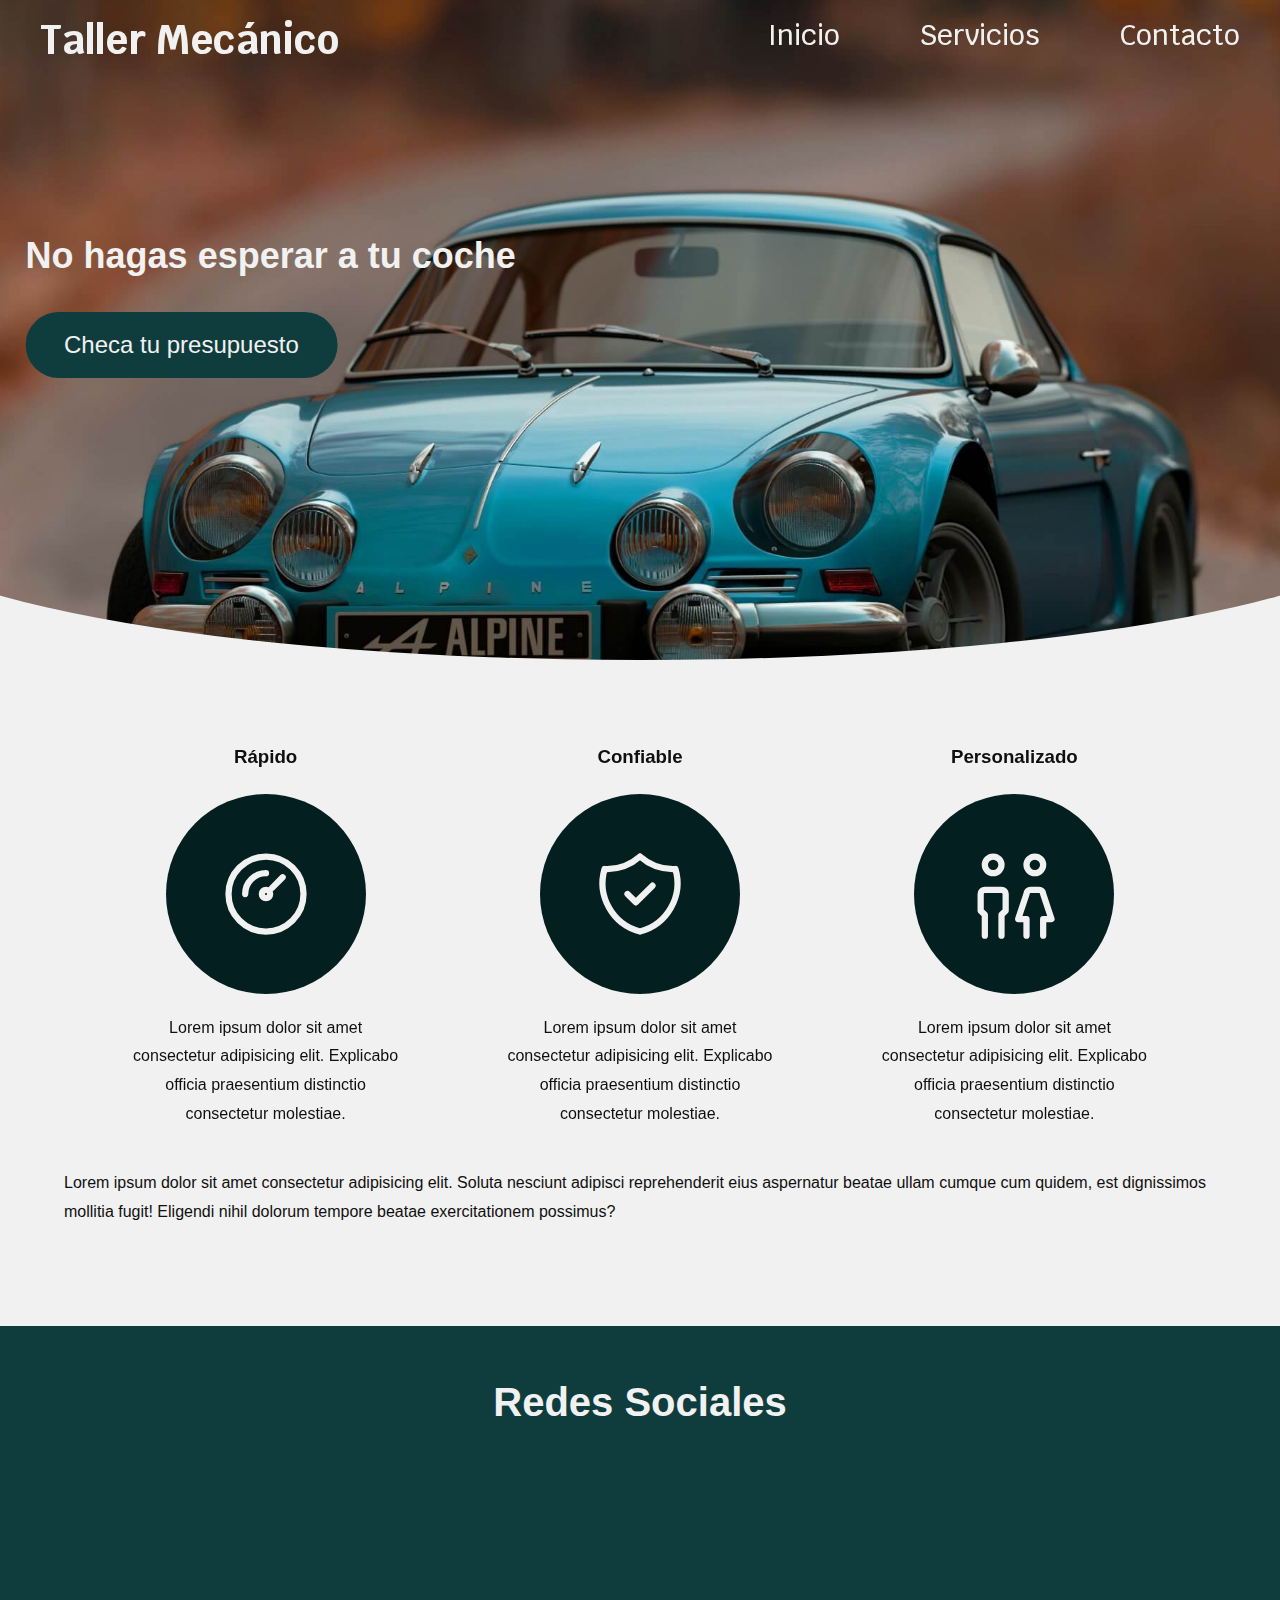
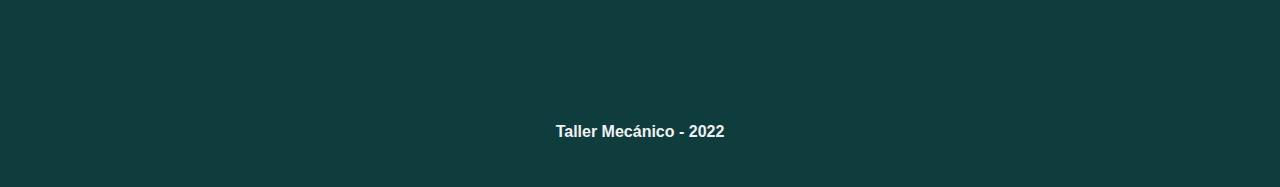
==== index.html @ ab302814 "First Commit" ====
<!DOCTYPE html>
<html lang="es">
  <head>
    <meta charset="UTF-8">
    <meta http-equiv="X-UA-Compatible" content="IE=edge">
    <meta name="viewport" content="width=device-width, initial-scale=1.0"><link href="https://unpkg.com/aos@2.3.1/dist/aos.css" rel="stylesheet">
<link rel="stylesheet" href="https://cdnjs.cloudflare.com/ajax/libs/font-awesome/6.1.2/css/all.min.css" integrity="sha512-1sCRPdkRXhBV2PBLUdRb4tMg1w2YPf37qatUFeS7zlBy7jJI8Lf4VHwWfZZfpXtYSLy85pkm9GaYVYMfw5BC1A==" crossorigin="anonymous" referrerpolicy="no-referrer" />
<link rel="preconnect" href="https://fonts.googleapis.com">
<link rel="preconnect" href="https://fonts.gstatic.com" crossorigin>
<link href="https://fonts.googleapis.com/css2?family=Krub:wght@200;400;500;700&display=swap" rel="stylesheet">
    <link rel="stylesheet" href="css/normalize.css">
    <link rel="stylesheet" href="css/styles.css">
    <title>Taller Mecánico</title>
  </head>
  <body> 
        <nav class="main-menu"> 
          <h2 class="main-menu__title">Taller Mecánico</h2>
          <ul class="main-menu__list"> 
            <li class="main-menu__element"> <a class="main-menu__link" href="#index">Inicio</a></li>
            <li class="main-menu__element"> <a class="main-menu__link" href="services.html">Servicios</a></li>
            <li class="main-menu__element"> <a class="main-menu__link" href="contact.html">Contacto</a></li>
          </ul>
          <div class="main-menu__mobile"> <i class="color-mainWhite color-mainGray--hover cursor-pointer fa-solid fa-bars"></i></div>
        </nav>
        <div class="menu-mobile"> 
          <div class="menu-mobile__container"> <i class="menu-mobile__close color-mainWhite color-mainGray--hover cursor-pointer fa-solid fa-xmark"></i>
            <ul class="menu-mobile__list"> 
              <li class="menu-mobile__element"> <a class="menu-mobile__link" href="#index">Inicio</a></li>
              <li class="menu-mobile__element"> <a class="menu-mobile__link" href="services.html">Servicios</a></li>
              <li class="menu-mobile__element"> <a class="menu-mobile__link" href="contact.html">Contacto</a></li>
            </ul>
          </div>
        </div>
        <header class="header-index header"> 
          <h3 class="header__message">No hagas esperar a tu coche</h3><a href="#">
            <button class="header__button button">Checa tu presupuesto</button></a>
        </header>
    <main id="index"> 
      <section class="container service-descriptions"> 
        <div class="service-description" data-aos="zoom-in">
          <h3 class="text-center">Rápido</h3>
          <div class="service-description__image">
             <svg xmlns="http://www.w3.org/2000/svg" class="icon icon-tabler icon-tabler-gauge" width="100" height="100" viewBox="0 0 24 24" stroke-width="1.5" stroke="#F1F1F1" fill="none" stroke-linecap="round" stroke-linejoin="round">
<path stroke="none" d="M0 0h24v24H0z" fill="none"/>
<circle cx="12" cy="12" r="9" />
<circle cx="12" cy="12" r="1" />
<line x1="13.41" y1="10.59" x2="16" y2="8" />
<path d="M7 12a5 5 0 0 1 5 -5" />
</svg>
          </div>
          <div class="service-description__text">
            <p>Lorem ipsum dolor sit amet consectetur adipisicing elit. Explicabo officia praesentium distinctio consectetur molestiae.</p>
          </div>
        </div>
        <div class="service-description" data-aos="zoom-out">
          <h3 class="text-center">Confiable</h3>
          <div class="service-description__image">
             <svg xmlns="http://www.w3.org/2000/svg" class="icon icon-tabler icon-tabler-shield-check" width="100" height="100" viewBox="0 0 24 24" stroke-width="1.5" stroke="#F1F1F1" fill="none" stroke-linecap="round" stroke-linejoin="round">
<path stroke="none" d="M0 0h24v24H0z" fill="none"/>
<path d="M9 12l2 2l4 -4" />
<path d="M12 3a12 12 0 0 0 8.5 3a12 12 0 0 1 -8.5 15a12 12 0 0 1 -8.5 -15a12 12 0 0 0 8.5 -3" />
</svg>
          </div>
          <div class="service-description__text">
            <p>Lorem ipsum dolor sit amet consectetur adipisicing elit. Explicabo officia praesentium distinctio consectetur molestiae.</p>
          </div>
        </div>
        <div class="service-description" data-aos="zoom-in">
          <h3 class="text-center">Personalizado</h3>
          <div class="service-description__image">
             <svg xmlns="http://www.w3.org/2000/svg" class="icon icon-tabler icon-tabler-friends" width="100" height="100" viewBox="0 0 24 24" stroke-width="1.5" stroke="#F1F1F1" fill="none" stroke-linecap="round" stroke-linejoin="round">
<path stroke="none" d="M0 0h24v24H0z" fill="none"/>
<circle cx="7" cy="5" r="2" />
<path d="M5 22v-5l-1 -1v-4a1 1 0 0 1 1 -1h4a1 1 0 0 1 1 1v4l-1 1v5" />
<circle cx="17" cy="5" r="2" />
<path d="M15 22v-4h-2l2 -6a1 1 0 0 1 1 -1h2a1 1 0 0 1 1 1l2 6h-2v4" />
</svg>
          </div>
          <div class="service-description__text">
            <p>Lorem ipsum dolor sit amet consectetur adipisicing elit. Explicabo officia praesentium distinctio consectetur molestiae.</p>
          </div>
        </div>
      </section>
      <section class="container"> 
        <p>Lorem ipsum dolor sit amet consectetur adipisicing elit. Soluta nesciunt adipisci reprehenderit eius aspernatur beatae ullam cumque cum quidem, est dignissimos mollitia fugit! Eligendi nihil dolorum tempore beatae exercitationem possimus?</p>
      </section>
    </main>
    <footer class="footer">
      <h3 class="color-mainWhite font-size-4 text-center">Redes Sociales</h3>
      <div class="wheels-social"><a href="#" data-aos="zoom-out">
          <div class="wheel-container">
            <div class="wheel">
              <div class="wheel__inner"></div>
            </div><i class="wheel-social fa-brands fa-tiktok"></i>
          </div></a><a href="#" data-aos="zoom-out">
          <div class="wheel-container">
            <div class="wheel">
              <div class="wheel__inner"></div>
            </div><i class="wheel-social fa-brands fa-facebook"></i>
          </div></a><a href="#" data-aos="zoom-out">
          <div class="wheel-container">
            <div class="wheel">
              <div class="wheel__inner"></div>
            </div><i class="wheel-social fa-brands fa-instagram"></i>
          </div></a></div>
      <h4 class="color-mainWhite text-center">Taller Mecánico - 2022</h4>
    </footer>
    <script src="https://unpkg.com/aos@2.3.1/dist/aos.js"></script>
    <script>AOS.init({duration: 600, once: true});</script>
    <script src="js/app_scroll.js"></script>
    <script src="js/app_mobile.js"></script>
  </body>
</html>
---- css/styles.css ----
/*************************************************************/
/************************* Variables *************************/
/*************************************************************/

:root {
    /* Colors */
    --main-black:            #100F0F;
    --main-green:            #0F3D3E;
    --main-darkGreen:        #031f20;
    --main-gray:             #E2DCC8;
    --main-white:            #F1F1F1;
    --main-transparentWhite: rgba(241, 241, 241, 0.3);
    --main-transparentBlack: rgba(16, 15, 15, 0.6);

    --second-gray:   #d2d2ca;
    --second-blue:   rgb(192, 192, 236);
    --second-green:  rgb(5, 164, 5);
    --second-orange: rgb(251, 229, 188);
    /* Fonts */
    --main-font: 'Krub', sans-serif;

}

/************************************************************/
/************************* Settings *************************/
/************************************************************/

*, *:before, *:after {
    box-sizing: inherit;
    margin:     0;
    padding:    0;
}

html {
    box-sizing: border-box;
    font-size:  62.5%;
}

body {
    background-color: var(--main-white);
    color:            var(--main-black);
    font-family:      Arial, Helvetica, sans-serif;
    font-size:        1.6rem;
    line-height:      1.8;
    overflow-x:       hidden;
}

body::-webkit-scrollbar {
    background-color: var(--main-gray);
    width:            1.2rem;
}

body::-webkit-scrollbar-thumb {
    background-color: var(--main-green);
    border-radius:    1rem;
}

body::-webkit-scrollbar-thumb:hover {
    background-color: var(--main-darkGreen);
    border-radius:    1rem;
}


/*************************************************************/
/************************* Utilities *************************/
/*************************************************************/

.bg-second-blue {
    background-color: var(--second-blue);
}

.bg-second-gray {
    background-color: var(--second-gray);
}

.bg-second-green {
    background-color: var(--second-green);
}

.bg-second-orange {
    background-color: var(--second-orange);
}

.button {
    border:           none;
    background-color: var(--main-green);
    border-radius:    4rem;
    color:            var(--main-white);
    font-size:        2rem;
    padding:          1.6rem 3.2rem;
    transition:       all linear 0.2s;
}

.button:hover {
    background-color: var(--main-darkGreen);
    color:            var(--main-gray);
    cursor:           pointer;
    transform:        scale(1.01);
}

@media (max-width: 950px) {
    .button {
        font-size: 1.6rem;
        padding:   1.4rem 2.8rem;
    }
}

@media (max-width: 500px) {
    .button {
        font-size: 1.2rem;
        padding:   1.2rem 2.4rem;
    }
}

.clear-link {
    text-decoration: none;
}

.clear-list {
    list-style: none;
}

.container {
    margin:    0 auto;
    max-width: 120rem;
    width:     90%;
}

@media (max-width: 500px) {
    .container {
        width: 95%;
    }
}

.color-mainWhite {
    color: var(--main-white);
}

.color-mainGray {
    color: var(--main-gray);
}

.color-mainGreen {
    color: var(--main-green);
}

.color-mainBlack {
    color: var(--main-black);
}

.color-mainWhite--hover:hover {
    color: var(--main-white);
}

.color-mainGray--hover:hover {
    color: var(--main-gray);
}

.color-mainGreen--hover:hover {
    color: var(--main-green);
}

.color-mainBlack--hover:hover {
    color: var(--main-black);
}

.cursor-pointer:hover {
    cursor: pointer;
}

.display-none {
    display: none;
}

.font-size-2 {
    font-size: 2rem;
}

.font-size-3 {
    font-size: 3rem;
}

.font-size-4 {
    font-size: 4rem;
}

#singlePage {
    margin-top: 14rem;
}

.text-center {
    text-align: center;
}


/*************************************************************/
/************************* Main Menu *************************/
/*************************************************************/

/* Desktop */

.main-menu {
    align-items:      center;
    background-color: transparent;
    display:          flex;
    font-family:      var(--main-font);
    height:           8rem;
    justify-content:  space-between;
    left:             0;
    padding-left:     4rem;
    position:         fixed;
    right:            0;
    top:              0;
    transition:       top 1s, background-color 1s;
    z-index:          100;
}

.main-menu.single-page {
    background-color: var(--main-green);
}

.main-menu__title {
    color:     var(--main-white);
    font-size: 4rem;
}

.main-menu__list {
    align-items:     center;
    display:         flex;
    height:          100%;
    justify-content: flex-end;
    list-style:      none;
}

.main-menu__element {
    height: 100%;
}

.main-menu__link {
    border-bottom:   0.5rem solid transparent;
    color:           var(--main-white);
    display:         inline-block;
    font-size:       2.8rem;
    font-weight:     500;
    height:          100%;
    padding:         1rem 4rem;
    text-decoration: none;
}

.main-menu__link:hover {
    color: var(--main-gray);
}

.single-page,
.main-menu__listMod {
    box-shadow: 0 0.6rem 4rem var(--main-black);
}

.single-page .main-menu__link:hover,
.main-menu__listMod .main-menu__link:hover {
    border-bottom: 0.5rem solid var(--main-gray);
}

.main-menu__mobile {
    display: none;
}

/* Mobile */

.menu-mobile {
    background-color: var(--main-green);
    box-shadow:       0 0.6rem 2rem var(--main-black);
    display:          none;
    left:             0;
    position:         fixed;
    right:            0;
    top:              -40rem;
    transition:       top ease-in-out 0.6s;
    z-index:          200;
}

.menu-mobile__container {
    position: relative;
}

.menu-mobile__close {
    font-size: 2.8rem;
    position:  absolute;
    right:     4rem;
    top:       2rem;
}

.menu-mobile__list {
    align-items:     center;
    display:         flex;
    flex-direction:  column;
    justify-content: center;
    list-style:      none;
    padding:         4rem 0;
}

.menu-mobile__link {
    border-bottom:   0.5rem solid transparent;
    color:           var(--main-white);
    display:         inline-block;
    font-size:       2.4rem;
    font-weight:     500;
    height:          100%;
    padding:         1rem 4rem;
    text-decoration: none;
}

.menu-mobile__link:hover {
    border-bottom: 0.5rem solid var(--main-gray);
    color:         var(--main-gray);
}

@media (max-width: 950px) {
    .main-menu__title {
        font-size: 3.4rem;
    }

    .main-menu__list {
        display: none;
    }

    .main-menu__mobile {
        display:      block;
        font-size:    2.6rem;
        margin-right: 4rem;
    }
}

@media (max-width: 500px) {
    .main-menu {
        padding-left: 2rem;
    }

    .main-menu__title {
        font-size: 2.8rem;
    }

    .main-menu__mobile {
        font-size:    2rem;
        margin-right: 2rem;
    }
}


/**********************************************************/
/************************* Header *************************/
/**********************************************************/

.header {
    align-items:     flex-start;
    border-radius:   0 0 50% 50% / 0 0 20% 20%;
    display:         flex;
    flex-direction:  column;
    height:          60rem;
    justify-content: center;
    overflow-x:      hidden;
    margin-bottom:   10rem;
    padding:         0 10%;
    transform:       scale(1.2);    
}

.header.header-index {
    background: url('../img/jpg/auto2.jpg') no-repeat center center/cover;
    overflow-x: hidden;
}

.header.header-services {
    background: url('../img/jpg/services.jpg') no-repeat center center/cover;
    overflow-x: hidden;
}

/* .header.header-contact {

} */

.header__message {
    color:     var(--main-white);
    font-size: 3rem;
}

.header__button {
    margin-top: 2rem;
}

@media (max-width: 950px) {
    .header {
        align-items: center;
        padding:     0 2rem;
        transform:   scale(1);    
    }

    .header__message {
        font-size:  2.4rem;
        margin:     0 2rem;
        text-align: center;
    }

    .header__button {
        margin-top: 8rem;
    }
}


/***********************************************************************/
/************************* Service Description *************************/
/***********************************************************************/

.service-descriptions {
    align-items:     center;
    display:         flex;
    flex-wrap:       wrap;
    justify-content: space-evenly;
}

.service-description {
    margin:  2rem 0;
    padding: 2rem;
    width:   max(30rem, 30%);
}

.service-description__image {
    align-items:      center;
    background-color: var(--main-darkGreen);
    border-radius:    50%;
    display:          flex;
    height:           20rem;
    justify-content:  center;
    margin:           2rem auto;
    width:            20rem;
}

.service-description__text {
    margin:     0 auto;
    text-align: center;
    width:      90%;
}

@media (max-width: 700px) {
    .service-descriptions {
        flex-direction: column;
    }
}


/*************************************************************/
/************************* Services **************************/
/*************************************************************/

.galery-services {
    display:         flex;
    flex-wrap:       wrap;
    justify-content: space-between;
}

.galery-service {
    align-items:     center;
    display:         flex;
    font-size:       2.6rem;
    font-weight:     700;
    height:          30rem;
    justify-content: center;
    margin:          1rem 0;
    transition:      width linear 0.08s;
}

.galery-service a {
    align-items:     center;
    display:         flex;
    height:          100%;
    justify-content: center;
    padding:         2rem;
    text-align:      center;
    transition:      all linear 0.1s;
    width:           100%;
}

.galery-service a:hover {
    background-color: var(--main-transparentBlack);
}

.galery-service--50 {
    width: calc(50% - 1rem);
}

.galery-service--30 {
    width: calc(33.33% - 1rem);
}

.galery-service--50.galery-selected {
    width: calc(66.8% - 1rem);
}

.galery-service--50.galery-lateral {
    width: calc(33.3% - 1rem);
}

.galery-service--30.galery-selected {
    width: calc(50% - 1rem);
}

.galery-service--30.galery-lateral {
    width: calc(25% - 1rem);
}

@media (max-width: 850px) {
    .galery-services {
        flex-direction: column;
    }

    .galery-service--50 {
        width: max(100%, 25rem);
    }
    
    .galery-service--30 {
        width: max(100%, 25rem);
    }
}


/****************************************************************/
/************************* All Services *************************/
/****************************************************************/

.all_services__titles {
    align-items:     center;
    display:         flex;
    font-size:       1.8rem;
    font-weight:     500;
    justify-content: space-between;
    margin:          0 auto;
    margin-bottom:   2rem 0;
    padding:         2rem;
    width:           min(95%, 85rem);
}

.all_services__title_1 {
    padding:    0 4rem 0 2rem;
    text-align: center;
}

.all_services__title_2 {
    padding:    0 2rem 0 4rem;
    text-align: center;
}

.all_services__description {
    margin-bottom: 6rem;
}

.all_services__list {
    border-radius: 2rem;
    margin:        0 auto;
    min-width:     25rem;
    overflow:      hidden;
    width:         min(95%, 80rem);
}

.all_services__row {
    align-items:     center;
    color:           var(--main-black);
    display:         flex;
    font-size:       2rem;
    font-weight:     700;
    justify-content: space-between;
    padding:         2rem 4rem;
}

.all_services__row:hover {
    cursor: pointer;
}

.all_services__price {
    background-color: var(--second-green);
    border-radius:    0.5rem;
    color:            var(--main-white);
    margin-left:      4rem;
    padding:          0.5rem 1.5rem;
}

.all_services__content {
    padding:    0 4rem;
    margin: 0 auto;
    max-height: 0;
    overflow: auto;
    transition: max-height linear 0.2s;
    width: 98%;
}

.all_services__content.all_services__content-active {
    max-height: 30rem;
    padding:    4rem;
}

@media (max-width: 600px) {
    .all_services__title_1 {
        padding: 0 4rem 0 0;
        text-align: center;
    }
    
    .all_services__title_2 {
        padding: 0 0 0 4rem;
    }

    .all_services__list {
        width: 95%;
    }    
}


/**********************************************************/
/************************* Footer *************************/
/**********************************************************/

.footer {
    background-color: var(--main-green);
    margin-top:       10rem;
    min-height:       40rem;
    padding:          4rem 0;
}


/**********************************************************/
/************************* Wheels *************************/
/**********************************************************/

.wheels-social {
    display:         flex;
    flex-wrap:       wrap;
    justify-content: center;
    padding:         2rem;
}

.wheel-container {
    border-radius: 50%;
    height:        200px;
    margin:        2rem 4rem;
    position:      relative;
    transition:    all ease-out 1s;
    width:         200px;
}

.wheel-container:hover {
    transform: rotate(360deg);
}

.wheel {
    bottom:        0; 
    border-radius: 50%;
    left:          0;
    position:      absolute;
    right:         0;
    top:           0;
}

.wheel-social {
    bottom:    65px;
    color:     white;
    font-size: 70px;
    left:      65px;
    position:  absolute;
    right:     65px;
    top:       65px;
    z-index:   20;
}

.wheel__inner {
    background:    rgb(0,0,0);
    background:    radial-gradient(circle, rgba(0,0,0,1) 0%, rgba(51,51,51,1) 64%, rgba(255,255,255,1) 100%);    height: 300px;
    border-radius: 50%;
    height:        200px;
    position:      relative;
    width:         200px;
}

.wheel__inner::after {
    border:        solid 8px white;
    border-radius: 50%;
    bottom:        25px;
    content:       "";
    height:        150px;
    left:          25px;
    position:      absolute;
    right:         25px;
    top:           25px;
    width:         150px;
    z-index:       10;
}

.wheel__inner::before {
    background-color: gray;
    bottom:           50px;
    border-radius:    50%;
    content:          "";
    height:           100px;
    left:             50px;
    position:         absolute;
    right:            50px;
    top:              50px;
    width:            100px;
    z-index:          20;
}
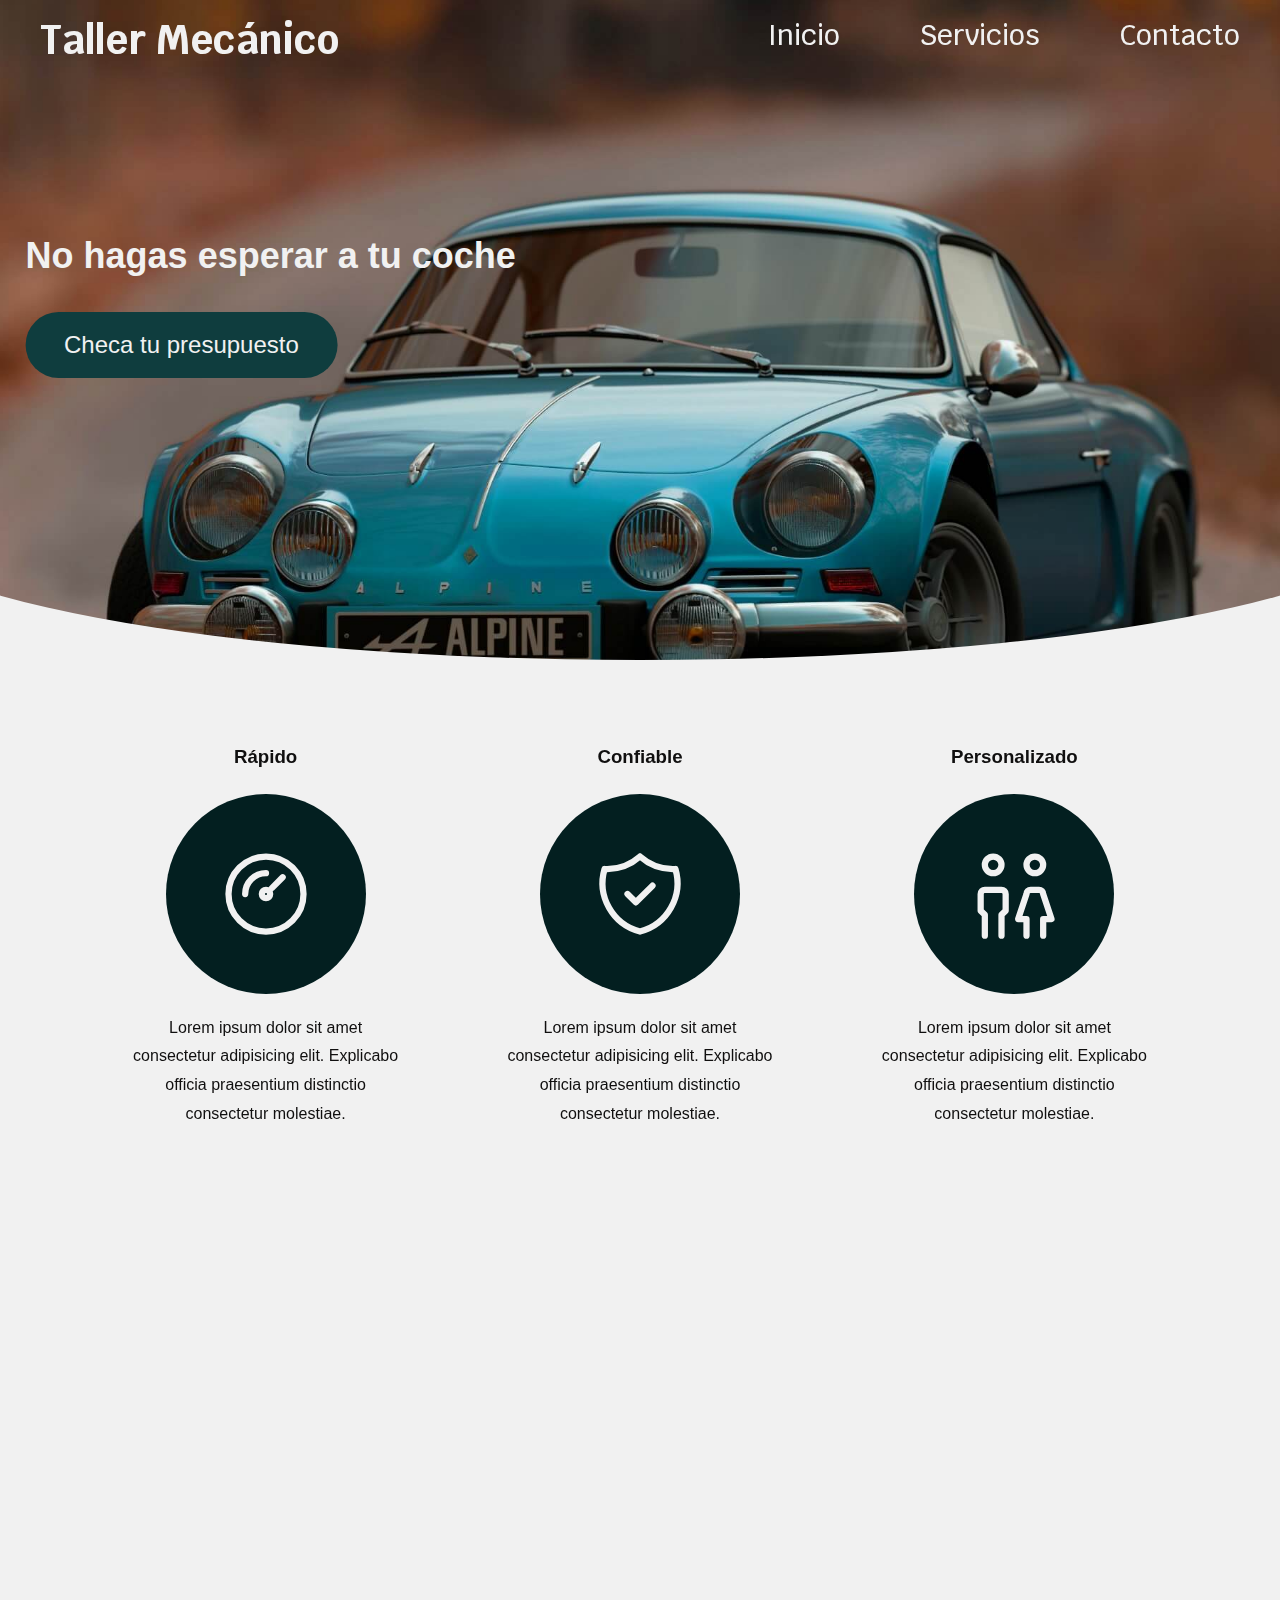
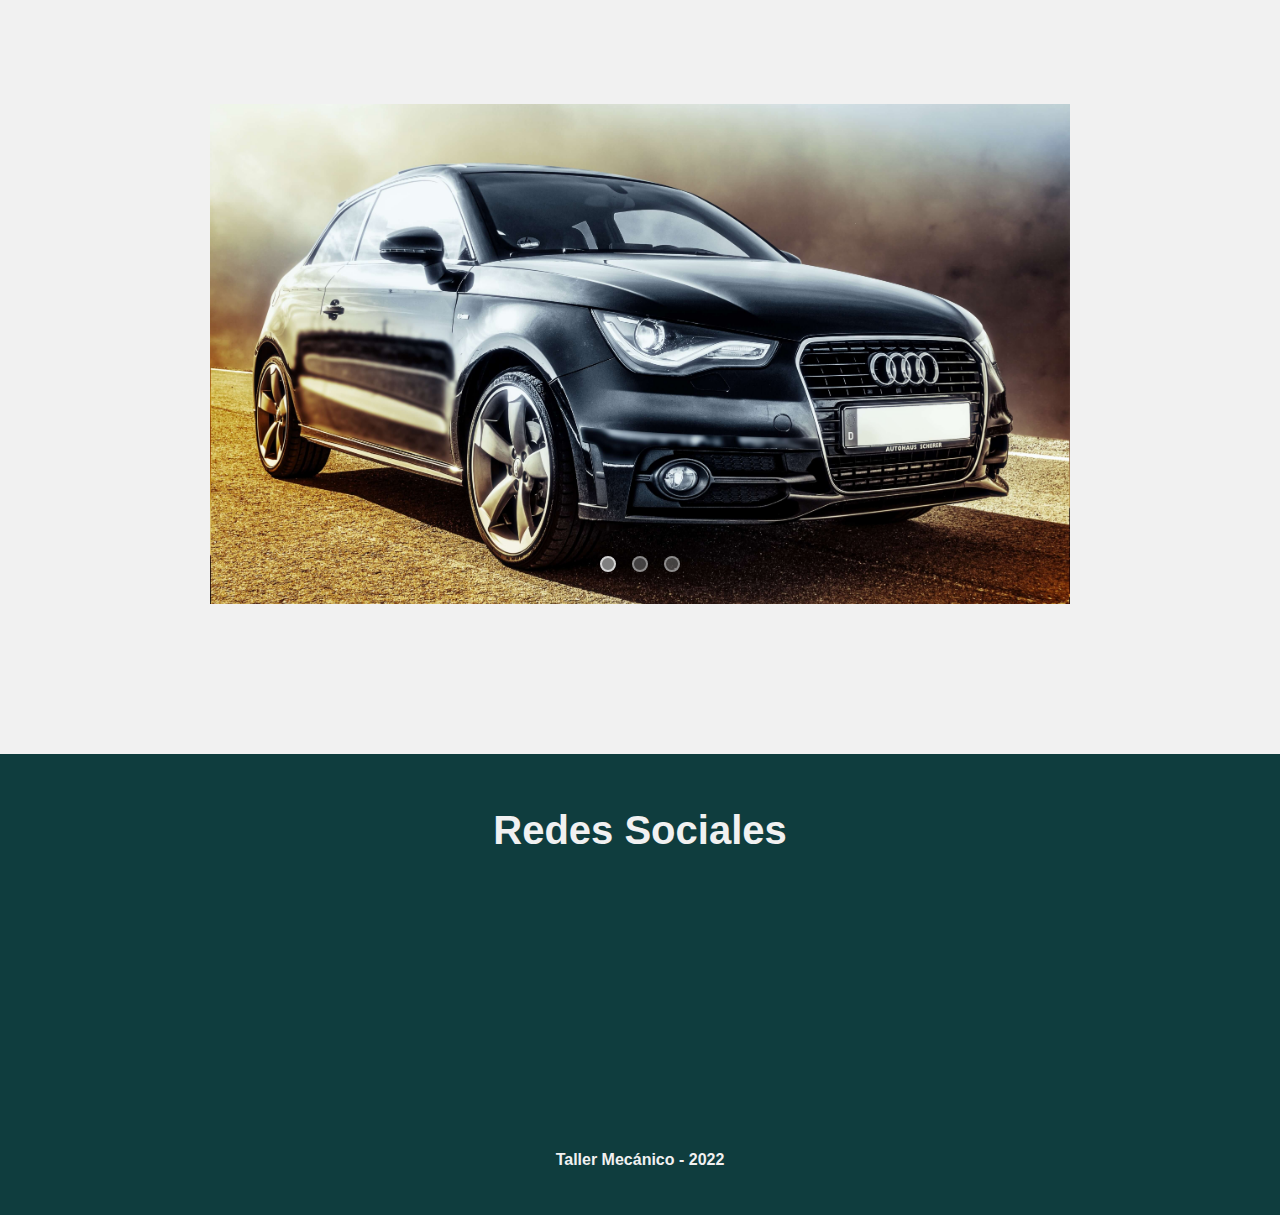
==== commit e748ff60: "menu fix" ====
--- a/index.html
+++ b/index.html
@@ -82,8 +82,33 @@
         </div>
       </section>
       <section class="container"> 
-        <p>Lorem ipsum dolor sit amet consectetur adipisicing elit. Soluta nesciunt adipisci reprehenderit eius aspernatur beatae ullam cumque cum quidem, est dignissimos mollitia fugit! Eligendi nihil dolorum tempore beatae exercitationem possimus?</p>
+        <div class="text-image">
+          <div class="text-image__text" data-aos="fade-down">
+            <p>Lorem ipsum dolor sit amet consectetur adipisicing elit. Soluta nesciunt adipisci reprehenderit eius aspernatur beatae ullam cumque cum quidem, est dignissimos mollitia fugit! Eligendi nihil dolorum tempore beatae exercitationem possimus?</p>
+            <p>Lorem ipsum dolor sit amet consectetur adipisicing elit. Soluta nesciunt adipisci reprehenderit eius aspernatur beatae ullam cumque cum quidem, est dignissimos mollitia fugit! Eligendi nihil dolorum tempore beatae exercitationem possimus?</p>
+          </div>
+          <div class="text-image__image" data-aos="fade-up">
+            <figure> <img src="img/jpg/auto1.jpg" alt="Car example"></figure>
+          </div>
+        </div>
       </section>
+      <section class="section-slider"> 
+        <div class="slider-container">
+          <ul class="slider clear-list">
+            <li class="slide"><img src="img/jpg/auto1.jpg" loading="lazy"/></li>
+            <li class="slide"><img src="img/jpg/auto2.jpg" loading="lazy"/></li>
+            <li class="slide"><img src="img/jpg/auto3.jpg" loading="lazy"/></li>
+          </ul>
+        </div>
+        <div class="slider-buttons-container">
+          <div class="slider-buttons"> 
+            <div class="slider__button"></div>
+            <div class="slider__button"></div>
+            <div class="slider__button"></div>
+          </div>
+        </div>
+      </section>
+      <script src="js/app_slider.js"> </script>
     </main>
     <footer class="footer">
       <h3 class="color-mainWhite font-size-4 text-center">Redes Sociales</h3>
--- a/css/styles.css
+++ b/css/styles.css
@@ -415,6 +415,7 @@
     display:         flex;
     flex-wrap:       wrap;
     justify-content: space-evenly;
+    margin-bottom:   6rem;
 }
 
 .service-description {
@@ -447,6 +448,190 @@
 }
 
 
+/***************************************************************/
+/************************* Text Image **************************/
+/***************************************************************/
+
+.text-image {
+    align-items:     center;
+    display:         flex;
+    justify-content: space-between;
+    width:           100%;
+}
+
+.text-image__text {
+    line-height: 2.4;
+    width:       50%;
+}
+
+.text-image__image {
+    display: block;
+    margin:  0 auto;
+    width:   45%;
+}
+
+.text-image img {
+    display: block;
+    margin:  0 auto;
+    width:   100%;
+}
+
+@media (max-width: 950px) {
+    .text-image {
+        flex-direction: column-reverse;
+    }
+
+    .text-image__text {
+        width: 90%;
+    }
+    
+    .text-image__image {
+        margin-bottom: 4rem;
+        width:         100%;
+    }
+}
+
+
+/*************************************************************/
+/************************* Services **************************/
+/*************************************************************/
+
+.section-slider {
+    background-color: var(--main-white);
+    height:           60rem;
+    margin:           8rem auto;
+    position:         relative;
+    width:            75%;
+}
+
+@media (max-width: 1000px) {
+    .section-slider {
+        width: 95%;
+    }
+}
+
+@media (max-width: 600px) {
+    .section-slider {
+        height: 40rem;
+    }
+}
+
+.slider-container {
+    bottom:   5rem;
+    height:   calc(100% - 10rem);
+    left:     5rem;
+    position: absolute;
+    right:    5rem;
+    top:      5rem;
+    width:    calc(100% - 10rem);
+}
+
+@media (max-width: 600px) {
+    .slider-container {
+        top:    2rem;
+        bottom: 2rem;
+        right:  2rem;
+        left:   2rem;
+        height: calc(100% - 4rem);
+        width:  calc(100% - 4rem);
+    }
+}
+
+.slider {
+    height:   100%;
+    position: relative;
+    width:    100%;
+}
+
+.slide {
+    height:     100%;
+    opacity:    0;
+    position:   absolute;
+    transition: opacity linear 0.6s;
+    width:      100%;
+}
+
+.slide-information {
+    align-items:      center;
+    background-color: var(--second-orange);
+    display:          flex;
+    flex-direction:   column;
+    height:           100%;
+    justify-content:  center;
+    padding:          1rem;
+}
+
+.slide-information * {
+    margin: 1rem ;
+}
+
+.slider img {
+    height:     50rem;
+    object-fit: cover;
+    width:      100%;
+}
+
+@media (max-width: 600px) {
+    img {
+        height: 36rem;
+    }
+}
+
+.slider-buttons-container {
+    position: absolute;
+    z-index: 100;
+    width: 100%;
+    left: 0;
+    right: 0;
+    top: calc(100% - 14rem);
+    bottom: 4rem;
+    height: 10rem;
+}
+
+.slider-buttons {
+    width: 100%;
+    display: flex;
+    align-items: center;
+    justify-content: center;
+    height: 100%;
+}
+
+.slider__button {
+    border-radius: 50%;
+    width: 1.6rem;
+    height: 1.6rem;
+    margin: 0.8rem;
+    background-color: rgba(128, 128, 128, 0.5);
+    border: solid 0.2rem rgba(211, 211, 211, 0.5);
+}
+
+.slider__button:hover {
+    cursor: pointer;
+    background-color: rgb(128, 128, 128);
+    border: solid 0.2rem rgb(211, 211, 211);
+}
+.slider__button.slider__button--selected {
+    cursor: pointer;
+    background-color: rgb(128, 128, 128);
+    border: solid 0.2rem rgb(211, 211, 211);
+}
+
+@media (max-width: 600px) {
+    .slider-buttons-container {
+        top: calc(100% - 10rem);
+        bottom: 0;
+        height: 10rem;
+    }
+
+    .slider__button {
+        width: 1.4rem;
+        height: 1.4rem;
+        margin: 0.6rem;
+    }
+}
+
+
+
 /*************************************************************/
 /************************* Services **************************/
 /*************************************************************/
@@ -583,22 +768,39 @@
 }
 
 .all_services__content {
+    box-shadow: 0rem 0.2rem 0.6rem var(--main-transparentBlack);
+    margin:     0 auto;
+    max-height: 0;
+    overflow:   auto;
     padding:    0 4rem;
-    margin: 0 auto;
-    max-height: 0;
-    overflow: auto;
     transition: max-height linear 0.2s;
-    width: 98%;
+    width:      98%;
 }
 
 .all_services__content.all_services__content-active {
+    margin-bottom: 1rem;
     max-height: 30rem;
     padding:    4rem;
 }
 
+.all_services__content::-webkit-scrollbar {
+    background-color: var(--main-gray);
+    width:            1.2rem;
+}
+
+.all_services__content::-webkit-scrollbar-thumb {
+    background-color: var(--main-green);
+    border-radius:    1rem;
+}
+
+.all_services__content::-webkit-scrollbar-thumb:hover {
+    background-color: var(--main-darkGreen);
+    border-radius:    1rem;
+}
+
 @media (max-width: 600px) {
     .all_services__title_1 {
-        padding: 0 4rem 0 0;
+        padding:    0 4rem 0 0;
         text-align: center;
     }
     
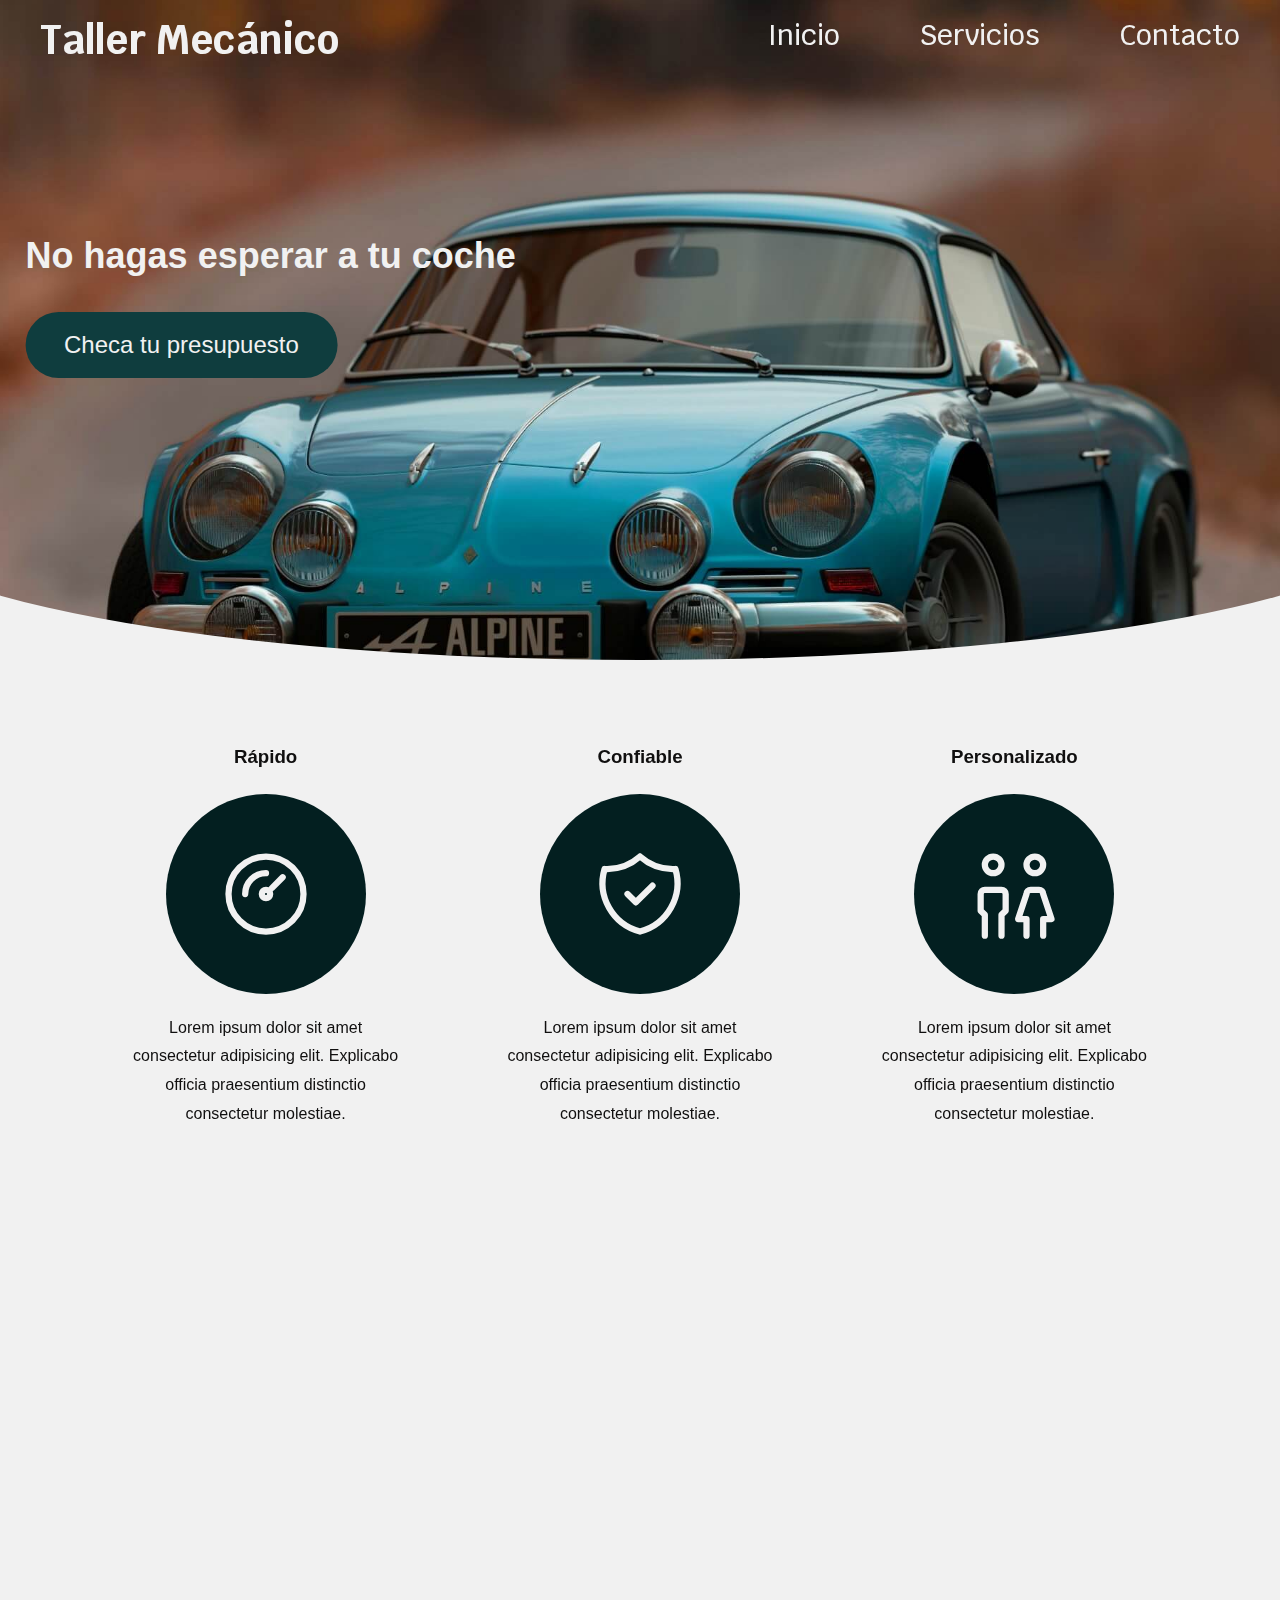
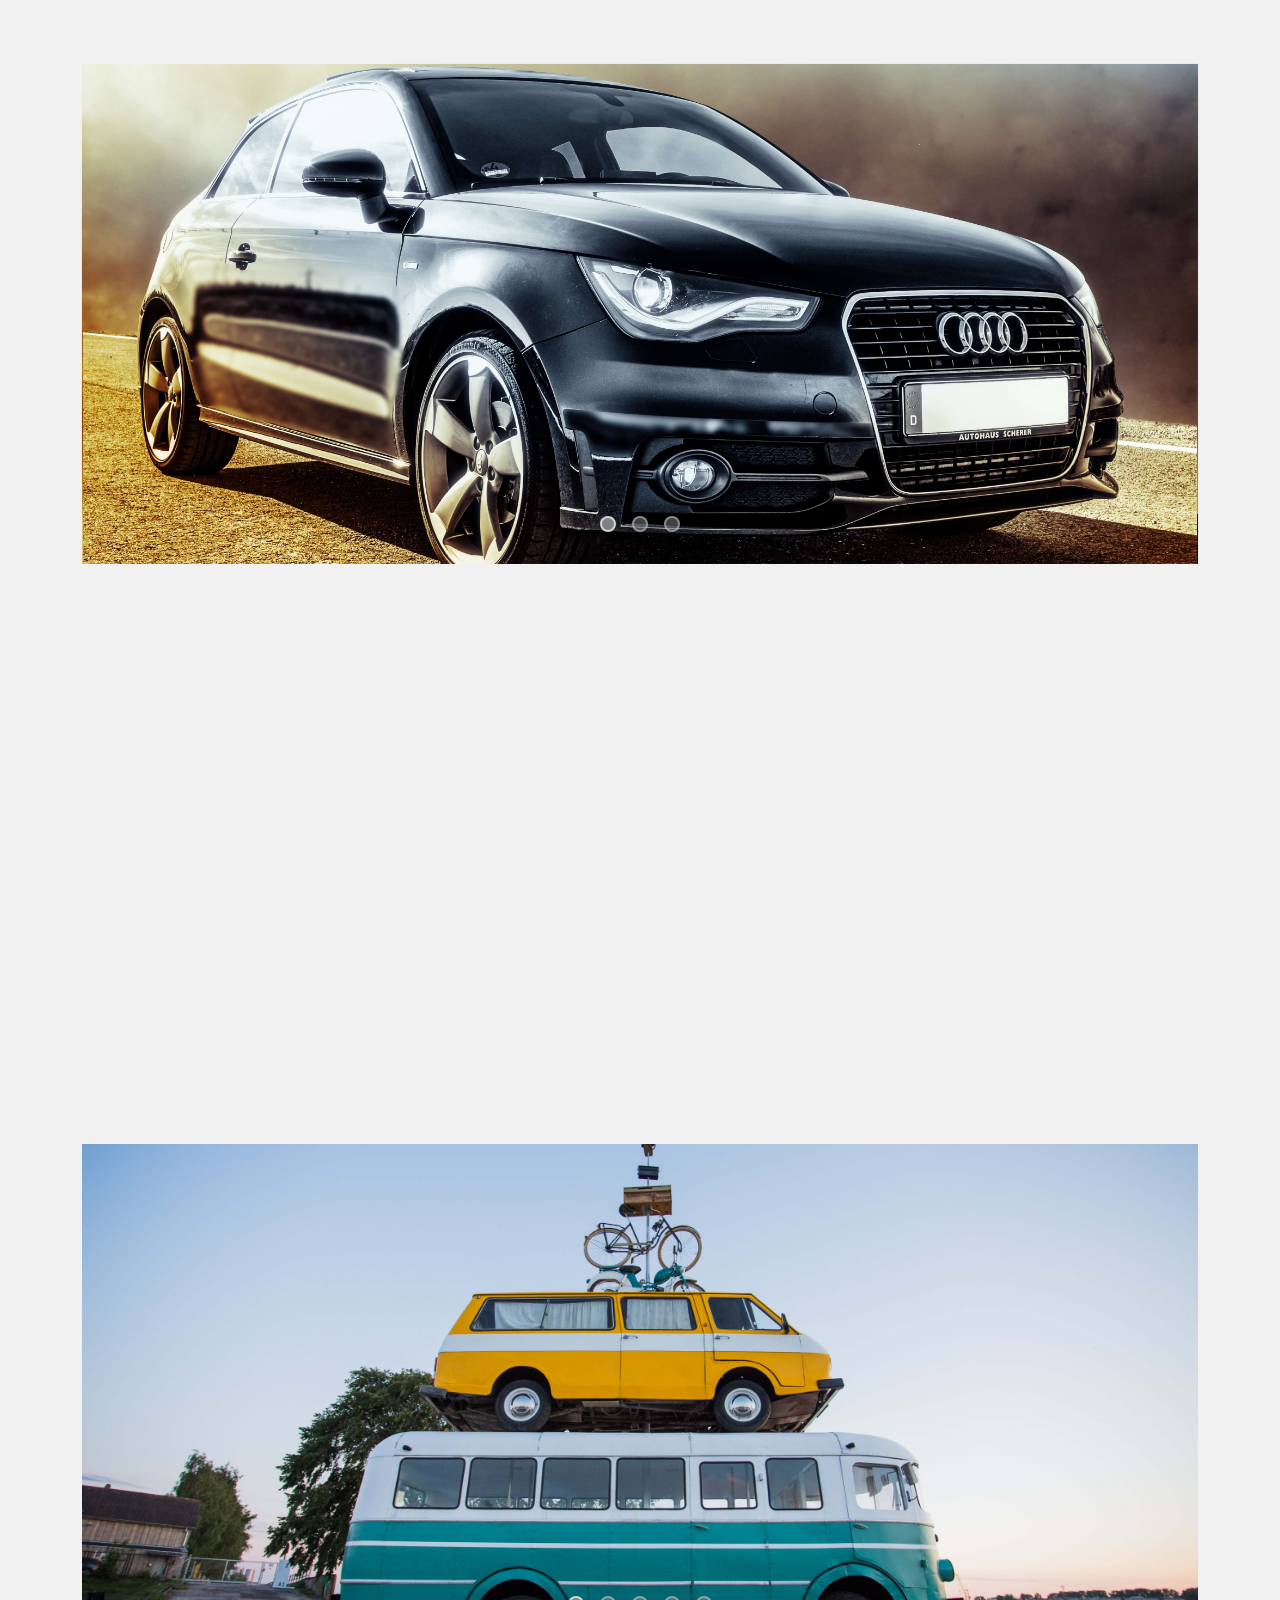
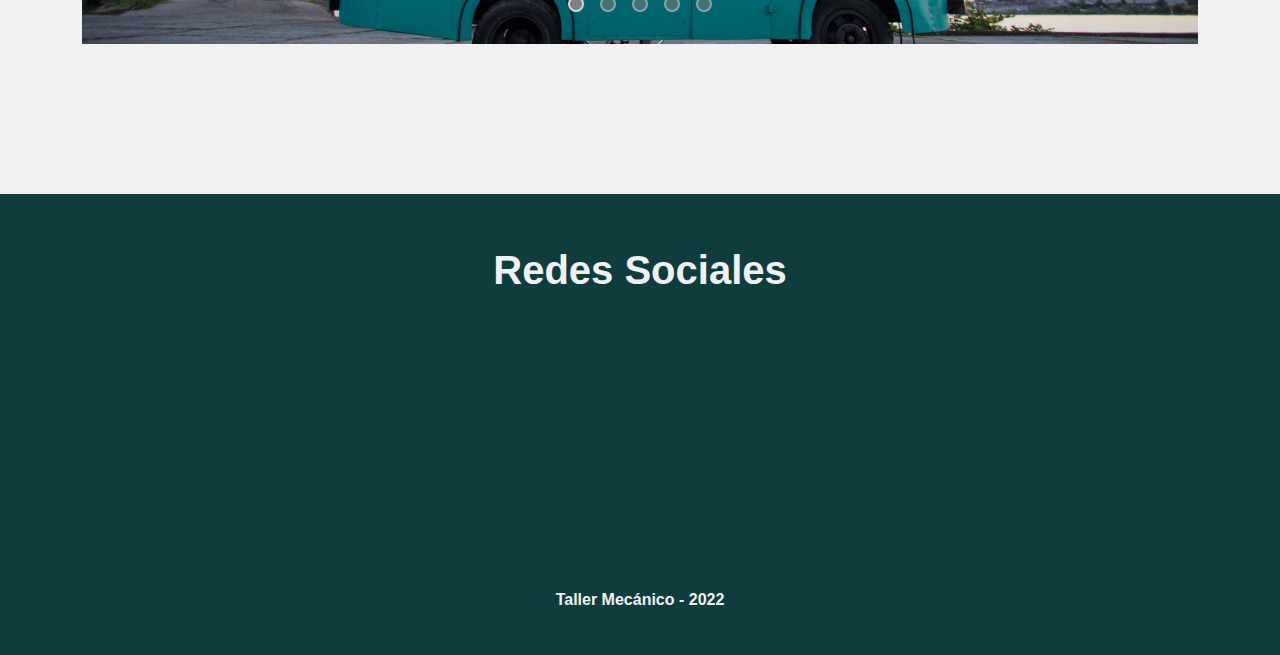
==== commit 766daa3f: "index complete" ====
--- a/index.html
+++ b/index.html
@@ -82,13 +82,13 @@
         </div>
       </section>
       <section class="container"> 
-        <div class="text-image">
+        <div class="text-image text-image-reverse">
+          <div class="text-image__image" data-aos="fade-up">
+            <figure> <img src="img/jpg/auto1.jpg" alt="Car example"></figure>
+          </div>
           <div class="text-image__text" data-aos="fade-down">
             <p>Lorem ipsum dolor sit amet consectetur adipisicing elit. Soluta nesciunt adipisci reprehenderit eius aspernatur beatae ullam cumque cum quidem, est dignissimos mollitia fugit! Eligendi nihil dolorum tempore beatae exercitationem possimus?</p>
             <p>Lorem ipsum dolor sit amet consectetur adipisicing elit. Soluta nesciunt adipisci reprehenderit eius aspernatur beatae ullam cumque cum quidem, est dignissimos mollitia fugit! Eligendi nihil dolorum tempore beatae exercitationem possimus?</p>
-          </div>
-          <div class="text-image__image" data-aos="fade-up">
-            <figure> <img src="img/jpg/auto1.jpg" alt="Car example"></figure>
           </div>
         </div>
       </section>
@@ -96,12 +96,53 @@
         <div class="slider-container">
           <ul class="slider clear-list">
             <li class="slide"><img src="img/jpg/auto1.jpg" loading="lazy"/></li>
+            <li class="slide">
+              <div class="slide-information">
+                <h3>Slider 1</h3>
+                <p>Slider 1 Lorem ipsum dolor sit amet consectetur adipisicing elit.</p>
+              </div>
+            </li>
             <li class="slide"><img src="img/jpg/auto2.jpg" loading="lazy"/></li>
-            <li class="slide"><img src="img/jpg/auto3.jpg" loading="lazy"/></li>
           </ul>
         </div>
         <div class="slider-buttons-container">
           <div class="slider-buttons"> 
+            <div class="slider__button"></div>
+            <div class="slider__button"></div>
+            <div class="slider__button"></div>
+          </div>
+        </div>
+      </section>
+      <section class="container"> 
+        <div class="text-image text-image-normal">
+          <div class="text-image__image" data-aos="fade-up">
+            <figure> <img src="img/jpg/services.jpg" alt="Car example"></figure>
+          </div>
+          <div class="text-image__text" data-aos="fade-down">
+            <p>Soluta nesciunt adipisci reprehenderit eius aspernatur beatae ullam cumque cum quidem, est dignissimos mollitia fugit! Eligendi nihil dolorum tempore beatae exercitationem possimus?</p>
+            <p>Lorem ipsum dolor sit amet consectetur adipisicing elit. Soluta nesciunt adipisci reprehenderit eius aspernatur beatae ullam cumque cum quidem, est dignissimos mollitia fugit!</p>
+          </div>
+        </div>
+      </section>
+      <section class="section-slider"> 
+        <div class="slider-container">
+          <ul class="slider clear-list">
+            <li class="slide"><img src="img/jpg/auto3.jpg" loading="lazy"/></li>
+            <li class="slide">
+              <div class="slide-information">
+                <h3>Slider 2</h3>
+                <p>Slider 1 Lorem ipsum dolor sit amet consectetur adipisicing elit. Lorem ipsum dolor sit amet consectetur adipisicing elit. Lorem ipsum dolor sit amet consectetur adipisicing elit.</p>
+              </div>
+            </li>
+            <li class="slide"><img src="img/jpg/services.jpg" loading="lazy"/></li>
+            <li class="slide"><img src="img/jpg/s2.jpg" loading="lazy"/></li>
+            <li class="slide"><img src="img/jpg/s4.jpg" loading="lazy"/></li>
+          </ul>
+        </div>
+        <div class="slider-buttons-container">
+          <div class="slider-buttons"> 
+            <div class="slider__button"></div>
+            <div class="slider__button"></div>
             <div class="slider__button"></div>
             <div class="slider__button"></div>
             <div class="slider__button"></div>
--- a/css/styles.css
+++ b/css/styles.css
@@ -374,9 +374,10 @@
     overflow-x: hidden;
 }
 
-/* .header.header-contact {
-
-} */
+.header.header-contact {
+    background: url('../img/jpg/auto3.jpg') no-repeat center center/cover;
+    overflow-x: hidden;
+}
 
 .header__message {
     color:     var(--main-white);
@@ -459,6 +460,14 @@
     width:           100%;
 }
 
+.text-image.text-image-normal {
+    flex-direction: row;
+}
+
+.text-image.text-image-reverse {
+    flex-direction: row-reverse;
+}
+
 .text-image__text {
     line-height: 2.4;
     width:       50%;
@@ -471,14 +480,17 @@
 }
 
 .text-image img {
-    display: block;
-    margin:  0 auto;
-    width:   100%;
+    display:    block;
+    margin:     0 auto;
+    max-height: 40rem;
+    object-fit: cover;
+    width:      100%;
 }
 
 @media (max-width: 950px) {
-    .text-image {
-        flex-direction: column-reverse;
+    .text-image.text-image-normal,
+        .text-image.text-image-reverse {
+        flex-direction: column;
     }
 
     .text-image__text {
@@ -497,23 +509,11 @@
 /*************************************************************/
 
 .section-slider {
-    background-color: var(--main-white);
+    background-color: transparent;
     height:           60rem;
-    margin:           8rem auto;
+    margin:           4rem auto;
     position:         relative;
-    width:            75%;
-}
-
-@media (max-width: 1000px) {
-    .section-slider {
-        width: 95%;
-    }
-}
-
-@media (max-width: 600px) {
-    .section-slider {
-        height: 40rem;
-    }
+    width:            95%;
 }
 
 .slider-container {
@@ -526,17 +526,6 @@
     width:    calc(100% - 10rem);
 }
 
-@media (max-width: 600px) {
-    .slider-container {
-        top:    2rem;
-        bottom: 2rem;
-        right:  2rem;
-        left:   2rem;
-        height: calc(100% - 4rem);
-        width:  calc(100% - 4rem);
-    }
-}
-
 .slider {
     height:   100%;
     position: relative;
@@ -571,62 +560,80 @@
     width:      100%;
 }
 
+.slider-buttons-container {
+    bottom:   4rem;
+    height:   10rem;
+    left:     0;
+    position: absolute;
+    right:    0;
+    top:      calc(100% - 14rem);
+    width:    100%;
+    z-index:  100;
+}
+
+.slider-buttons {
+    align-items:     center;
+    display:         flex;
+    height:          100%;
+    justify-content: center;
+    width:           100%;
+}
+
+.slider__button {
+    background-color: rgba(128, 128, 128, 0.5);
+    border:           solid 0.2rem rgba(211, 211, 211, 0.5);
+    border-radius:    50%;
+    height:           1.6rem;
+    margin:           0.8rem;
+    width:            1.6rem;
+}
+
+.slider__button:hover {
+    background-color: rgb(128, 128, 128);
+    border:           solid 0.2rem rgb(211, 211, 211);
+    cursor:           pointer;
+}
+
+.slider__button.slider__button--selected {
+    background-color: rgb(128, 128, 128);
+    border:           solid 0.2rem rgb(211, 211, 211);
+    cursor:           pointer;
+}
+
+@media (max-width: 1000px) {
+    .section-slider {
+        width: 95%;
+    }
+}
+
 @media (max-width: 600px) {
-    img {
+    .section-slider {
+        height: 40rem;
+    }
+
+    .slider-container {
+        top:    2rem;
+        bottom: 2rem;
+        right:  2rem;
+        left:   2rem;
+        height: calc(100% - 4rem);
+        width:  calc(100% - 4rem);
+    }
+
+    .section-slider img {
         height: 36rem;
     }
-}
-
-.slider-buttons-container {
-    position: absolute;
-    z-index: 100;
-    width: 100%;
-    left: 0;
-    right: 0;
-    top: calc(100% - 14rem);
-    bottom: 4rem;
-    height: 10rem;
-}
-
-.slider-buttons {
-    width: 100%;
-    display: flex;
-    align-items: center;
-    justify-content: center;
-    height: 100%;
-}
-
-.slider__button {
-    border-radius: 50%;
-    width: 1.6rem;
-    height: 1.6rem;
-    margin: 0.8rem;
-    background-color: rgba(128, 128, 128, 0.5);
-    border: solid 0.2rem rgba(211, 211, 211, 0.5);
-}
-
-.slider__button:hover {
-    cursor: pointer;
-    background-color: rgb(128, 128, 128);
-    border: solid 0.2rem rgb(211, 211, 211);
-}
-.slider__button.slider__button--selected {
-    cursor: pointer;
-    background-color: rgb(128, 128, 128);
-    border: solid 0.2rem rgb(211, 211, 211);
-}
-
-@media (max-width: 600px) {
+
     .slider-buttons-container {
-        top: calc(100% - 10rem);
         bottom: 0;
         height: 10rem;
+        top:    calc(100% - 10rem);
     }
 
     .slider__button {
-        width: 1.4rem;
         height: 1.4rem;
         margin: 0.6rem;
+        width:  1.4rem;
     }
 }
 
@@ -703,6 +710,10 @@
     
     .galery-service--30 {
         width: max(100%, 25rem);
+    }
+
+    .galery-service a {
+        background-color: var(--main-transparentBlack);
     }
 }
 
